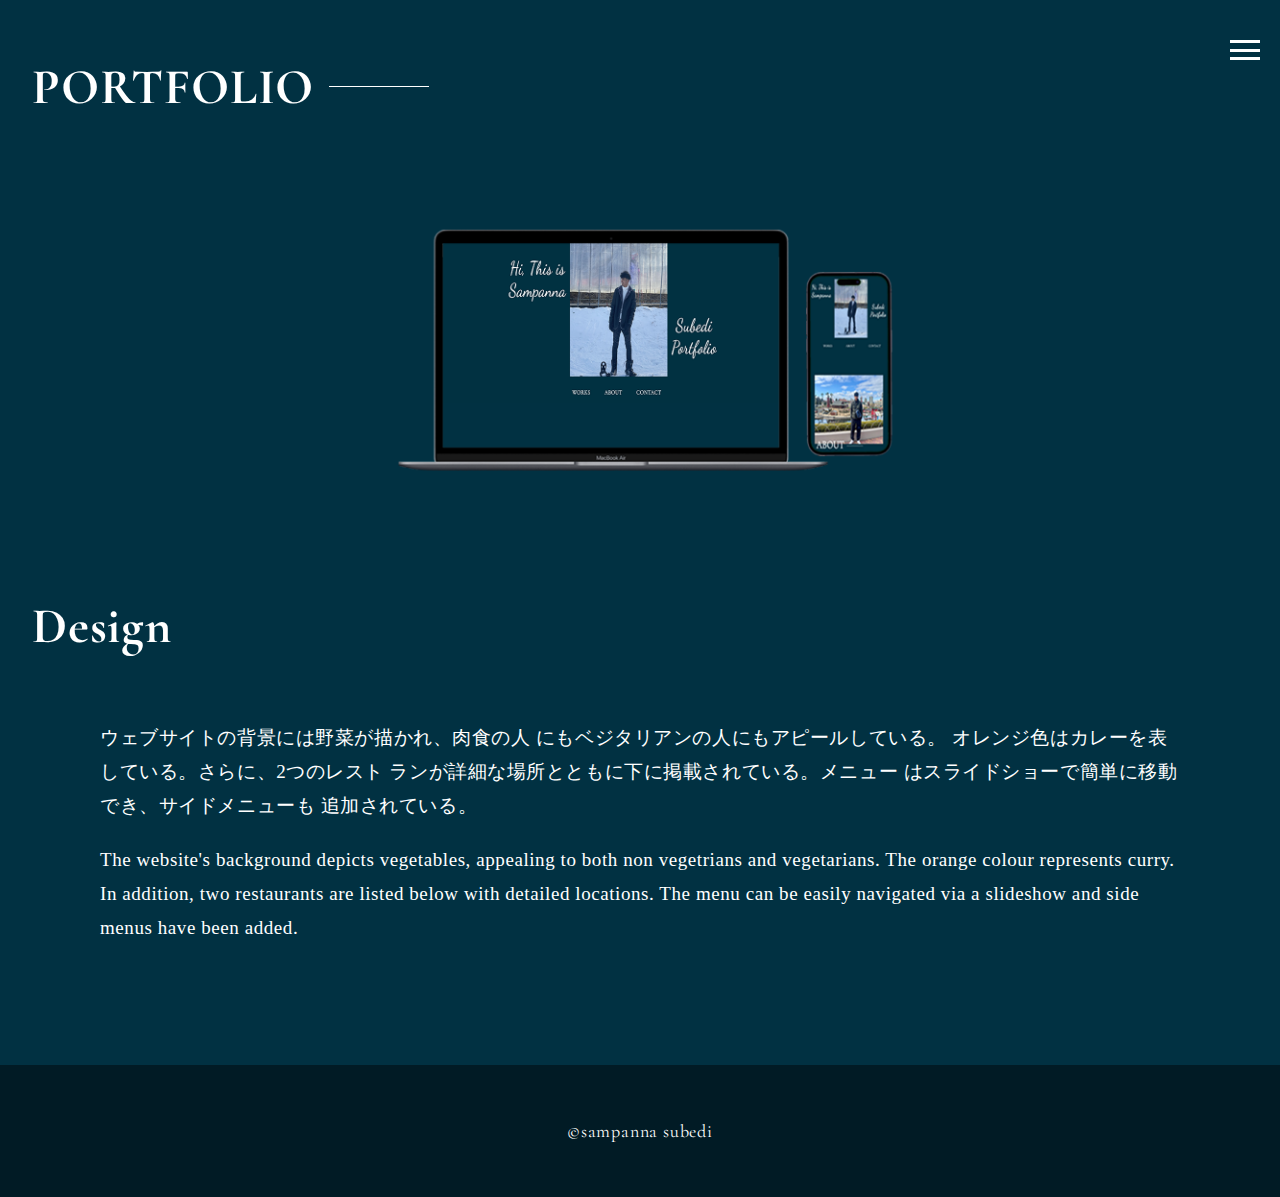
==== portfolio/portfolio.html @ 2d5e3ccf "portfilio" ====
<!DOCTYPE html>
<html lang="ja">

<head>
    <meta charset="UTF-8">
    <meta http-equiv="X-UA-Compatible" content="IE=edge">
    <meta name="viewport" content="width=device-width, initial-scale=1.0">
    <title>Portfolio | Sampanna'sPortfolio</title>
    <link
        href="https://fonts.googleapis.com/css2?family=Amatic+SC&family=Cormorant+Garamond&family=Dancing+Script&display=swap"
        rel="stylesheet">
    <link href="css/style.css" media="all" rel="stylesheet" type="text/css" />
</head>

<body>
    <div class="menu-btn" onclick="toggleMenu()">
        <div class="btn-line"></div>
        <div class="btn-line"></div>
        <div class="btn-line"></div>
    </div>
    <nav class="menu">
        <ul>
            <li><a href="./index.html">HOME</a></li>
            <li><a href="./about.html">ABOUT</a></li>
            <li><a href="./work.html">WORKS</a></li>
        </ul>
    </nav>
    <section class="portfolio">
        <h2 class="works__title">PORTFOLIO</h2>
        <div class="works__flex">
            <div class="works__card">
                <div class="works__box">
                    <img class="img" src="./image/portfolio1.png" alt="">
                </div>
                </a>
            </div>

    </section>
    <section class="abouts">
        <h2 class="about__title">Design</h2>
        <div class="commentbox">
            <p id="commentText" class="comment__text">ウェブサイトの背景には野菜が描かれ、肉食の人 にもベジタリアンの人にもアピールしている。
                オレンジ色はカレーを表している。さらに、2つのレスト ランが詳細な場所とともに下に掲載されている。メニュー
                はスライドショーで簡単に移動でき、サイドメニューも 追加されている。
            </p>

            <p id="commentText" class="comment__text">
                The website's background depicts vegetables, appealing to both non vegetrians and vegetarians.
                The orange colour
                represents curry. In addition, two restaurants are listed below with detailed locations. The
                menu can be easily
                navigated via a slideshow and side menus have been added.
            </p>

        </div>
    </section>
    <footer class="footer">
        <div class="copyright">&copy;sampanna subedi</div>
    </footer>

    </div>
    <script src="https://ajax.googleapis.com/ajax/libs/jquery/3.5.1/jquery.min.js"></script>
    <script type='text/javascript' src="js/script.js"></script>

</body>

</html>
---- portfolio/css/style.css ----
body {
  width: 100%;
  margin: 0;
  font-family: "Cormorant Garamond", "Helvetica Neue", Arial, "Hiragino Kaku Gothic ProN", "Hiragino Sans", Meiryo, sans-serif;
  background-color: #013142;
  font-size: 14px;
  line-height: 1.8;
  letter-spacing: .8px;
  color: #fff;
}

.menu-btn {
  position: fixed;
  top: 40px;
  right: 20px;
  z-index: 9999;
  display: flex;
  flex-direction: column;
  justify-content: space-between;
  width: 30px;
  height: 20px;
  cursor: pointer;
  color: white;
  transition: all 0.3s ease;
}

.menu-btn.active .btn-line:nth-child(1) {
  transform: translateY(8px) rotate(45deg);
}

.menu-btn.active .btn-line:nth-child(2) {
  opacity: 0;
}

.menu-btn.active .btn-line:nth-child(3) {
  transform: translateY(-8px) rotate(-45deg);
}

.menu ul li {
  position: relative;
}

.menu ul li::before,
.menu ul li::after {
  content: '';
  /* Empty content initially */
  position: absolute;
  top: 50%;
  transform: translateY(-50%);
  width: 0;
  height: 0;
  border-style: solid;
  opacity: 0;
  transition: opacity 0.3s ease;
}

.menu ul li:hover::before {
  border-width: 10px 0 10px 10px;
  border-color: transparent transparent transparent #fff;
  /* White arrow pointing to the left */
  left: -20px;
  opacity: 1;
}

.menu ul li:hover::after {
  border-width: 10px 10px 10px 0;
  border-color: transparent #fff transparent transparent;
  /* White arrow pointing to the right */
  right: -20px;
  opacity: 1;
}

.btn-line {
  width: 100%;
  height: 3px;
  background-color: #fff;
  transition: all 0.3s ease;
}

.menu {
  position: fixed;
  top: 0;
  right: -100%;
  /* Initially off the screen */
  width: 100%;
  /* Full width */
  height: 100%;
  /* Full height */
  background-color: rgba(0, 0, 0, 0.5);
  /* Semi-transparent black background */
  backdrop-filter: blur(5px);
  /* Apply blur effect */
  text-align: center;
  display: flex;
  flex-direction: column;
  justify-content: center;
  align-items: center;
  transition: right 0.3s ease;
  /* Slide animation */
  z-index: 9998;
  /* Ensure menu appears above other content */
}

.menu.active {
  right: 0;
  /* Slide in from the right when active */
}

.menu ul {
  list-style: none;
  padding: 0;
  opacity: 0;
  /* Initial opacity for fade-in animation */
  animation: fadeIn 0.3s ease forwards;
  /* Fade-in animation */
}

.menu.active ul {
  opacity: 1;
  /* Fade in when active */
}

.menu li {
  padding: 15px;
  opacity: 0;
  /* Initial opacity for fade-in animation */
  animation: fadeIn 0.3s ease forwards;
  /* Fade-in animation */
}

.menu.active li {
  opacity: 1;
  /* Fade in when active */
}

.menu li a {
  text-decoration: none;
  color: #fff;
  font-size: 30px;
}

@keyframes fadeIn {
  from {
    opacity: 0;
  }

  to {
    opacity: 1;
  }
}

a {
  transition: opacity .3s;
  text-decoration: none;
  color: #333;
}

img {
  max-width: 100%;
  height: auto;
  vertical-align: bottom;
  border-style: none;
}

.img__logo {
  max-width: 30%;
  height: auto;
  border-style: none;
  margin-left: auto;
  margin-right: auto;
  display: block;
}

.img__logo2 {
  max-width: 20%;
  height: auto;
  border-style: none;
  margin-left: auto;
  margin-right: auto;
  display: block;
}

ul,
li {
  list-style: none;
}

.pc-only {
  display: block;
}

.sp-only {
  display: none;
}

.section {
  padding: 100px 0;
}

.inner {
  max-width: 1340px;
  margin: 0 auto;
  padding: 0 40px;
}

.lead {
  margin-bottom: 30px;
}

.header {
  display: flex;
  align-items: center;
  justify-content: center;
  height: 65vh;
  text-align: center;
}

.header-inner {
  padding: 0 40px;
  display: flex;
  align-items: center;
  justify-content: center;
}

.header-title {
  font-family: "Dancing Script", cursive;
  font-size: 72px;
  line-height: 1.2;
  margin-top: -150px;
  color: #fff;
}

.header-image {
  max-width: 30%;
  min-width: 20%;
  margin-right: 20px;
  margin-left: 20px;

}

.header-subtitle {
  font-family: "Dancing Script", cursive;
  font-size: 72px;
  line-height: 1.2;
  margin-bottom: -150px;
  color: #fff;
}

.sub-header {
  display: flex;
  padding: 20px 0 10px;
  text-align: center;
}

.sub-header-inner {
  padding: 0 40px;
}

.sub-header-title {
  font-family: "Dancing Script", cursive;
  font-size: 40px;
  line-height: 1.2;
  margin-bottom: 5px;

}

.sub-header-subtitle {
  font-family: "Amatic SC", cursive;
  font-size: 16px;
  line-height: 1;
  letter-spacing: .08em;
}

.gnav {
  position: sticky;
  top: 0;
  z-index: 1;
  width: 100%;
  background-color: #013142;
}

.gnav1 {
  position: sticky;
  top: 0;
  z-index: 1;
  width: 100%;
}

.gnav-inner {
  padding: 10px 20px;
}

.gnav-list {
  display: flex;
  justify-content: center;
  margin-top: 40px;
}

.gnav-item {
  margin: 0 20px;

}

.gnav-item a {
  position: relative;
  font-size: 24px;
  font-weight: bold;
  line-height: 1;
  padding: 10px 15px;
  transition: .3s;
  letter-spacing: .05em;
  color: #fff;
}

.gnav-item a:hover {
  opacity: .8;
}

.gnav-item a:after {
  content: "";
  position: absolute;
  left: 50%;
  bottom: 0;
  width: 0;
  height: 2px;
  background-color: #fff;
  /* Initial color */
  transition: width 0.3s ease-in-out, left 0.3s ease-in-out, background-color 0.3s ease-in-out;
  /* Added background-color transition */
}

.gnav-item a:hover:after {
  width: 100%;
  left: 0;
  /* New color when hovered over */
}

.about {
  margin-top: 100px;
  margin-bottom: 100px;
}

.about__title {
  font-size: 3.125rem;
  margin-right: 9.375rem;
  align-items: center;
  display: flex;
  justify-content: flex-start;
  max-width: 1300px;
  width: 95%;
  margin-left: auto;
  margin-right: auto;
  margin-bottom: 3.125rem;
  color: #fff;
}

.about__inner {
  max-width: 1200px;
  width: 84.375%;
  margin-left: auto;
  margin-right: auto;
  position: relative;
  /* Add position relative to position the button */
}

.about__flex {
  display: flex;
  flex-wrap: wrap;
  align-items: center;
  justify-content: center;
}

.about__img {
  max-height: 610px;
  margin-bottom: -200px;
  margin-right: 50px;
  width: 500px;
  -o-object-fit: cover;
  object-fit: cover;
}

.about__info {
  margin-top: 120px;
}

.about__title::before {
  top: -50px;
  right: 115px;
  font-family: Optima;
  font-size: 65px;
  color: #fff;
  display: block;
  position: absolute;
  z-index: -1;
}

.about__text {
  letter-spacing: 0.03em;
  font-size: 19px;
  line-height: 1.8;
  margin-top: 30px;
  font-family: "Times New Roman", Times, serif;
}

.about__text span {
  display: inline-block
}

.about__btn {
  display: inline-block;
  font-size: 12px;
  /* Adjust the font size */
  font-family: "Cormorant Garamond", "Helvetica Neue", Arial, "Hiragino Kaku Gothic ProN", "Hiragino Sans", Meiryo, sans-serif;
  padding: 6px 10px;
  /* Adjust padding */
  border: solid 1px #fff;
  color: #fff;
  transition: all 0.3s ease;
  margin-right: 5px;
  /* Adjust margin to make it closer to the h2 */
}

.about__btn:hover {
  background-color: #012330;
  color: #fff;
}

.abouts__flex2 {
  width: 70%;
  margin-left: auto;
  margin-right: auto;
  display: flex;
  flex-wrap: wrap;
  justify-content: space-between;
}

.abouts__img {
  width: 40%;
}

.abouts__profil {
  width: 50%;
}

.abouts__dt {
  font-size: 32px;
  font-weight: bold;
  font-family: "Times New Roman", Times, serif;
}

.abouts__dt::after {
  background-color: #fff;
  content: "";
  height: 1px;
  width: 100px;
  margin-left: 15px;
}

.abouts__dd {
  font-family: "Times New Roman", Times, serif;
  font-size: 1.25rem;
  margin-top: 10px;
}

.abouts__eng {
  font-family: "Cormorant Garamond", "Helvetica Neue", Arial, "Hiragino Kaku Gothic ProN", "Hiragino Sans", Meiryo, sans-serif;
}

.abouts__year {
  font-size: 3.125rem;
  font-weight: bold;
  font-family: "Times New Roman", Times, serif;
}

.abouts__year::after {
  background-color: #fff;
  content: "";
  height: 1px;
  width: 100px;
  margin-left: 15px;
}

.abouts__about {
  font-size: 1.25rem;
  margin-top: 3.125rem;
  padding-top: 3.125rem;
  padding-bottom: 3.125rem;
  border-top: #fff 1px solid;
  border-bottom: #fff 1px solid;
}

.abouts__web {
  font-size: 1.25rem;
  font-family: "Times New Roman", Times, serif;
}

.comment__text {
  letter-spacing: 0.03em;
  font-size: 19px;
  line-height: 1.8;
  margin-top: 20px;
  font-family: "Times New Roman", Times, serif;
}

.commentbox {
  padding: 100px;
  padding-top: 0;
}

.skill {
  width: 100%;
  height: 100vh;
  margin-top: 6.25rem;
  padding-bottom: 150px;
  background-color: #012330;
}

.skill__width {
  width: 60%;
  display: block;
  margin-left: auto;
  margin-right: auto;
}

.skill__title {
  font-size: 3.125rem;
  margin-right: 9.375rem;
  align-items: center;
  max-width: 1300px;
  width: 95%;
  margin-left: auto;
  margin-right: auto;
  margin-bottom: 3.125rem;
  text-align: center;
}

.skill__flex {
  display: flex;
  flex-wrap: wrap;
  justify-content: space-between;
  align-items: center;
}

.skill__card {
  width: 40%;
  text-align: center;
}

.skill__dt {
  font-size: 1.875rem;
  margin-bottom: 1.875rem;
}

.skill__dd {
  font-size: 1.25rem;
  padding-bottom: 1.25rem;
  margin-bottom: 3.125rem;
  border-bottom: 1px solid #fff;
  width: 70%;
  display: block;
  margin-right: auto;
  margin-left: auto;
}

.works {
  width: 100%;
  padding-top: 2em;
  padding-bottom: 5em;
  background-color: #012330;
}

.works__title {
  font-size: 3.125rem;
  margin-right: 9.375rem;
  align-items: center;
  display: flex;
  justify-content: flex-start;
  max-width: 1300px;
  width: 95%;
  margin-left: auto;
  margin-right: auto;
  color: #fff;
}

.works__title::after {
  background-color: #fff;
  height: 1px;
  width: 100px;
  content: "";
  margin-left: 15px;
}

.works__flex {
  display: flex;
  flex-wrap: wrap;
  justify-content: center;
  max-width: 1300px;
  margin: 0 auto;
}

.works__card {
  width: 45%;
  margin-bottom: 1.875rem;
  align-items: center;
}

.works__box {
  overflow: hidden;
  align-items: center;
}

.works__img {
  width: 75%;
  height: 275px;
  display: block;
  transition: transform 1s;
  align-items: center;
}

.works__img:hover {
  transform: scale(1.2);
}

.works__about {
  color: #fff;
}

.works__sub {
  font-size: 1.25rem;
  margin-top: 1.875rem;
  color: #fff;
}

.works__text {
  font-size: 0.9375rem;
  color: #fff;
}

.works__item {
  display: flex;
  justify-content: center;
  align-items: center;
  font-size: 50px;
  font-weight: bold;
  color: #fff;
  background-color: #013142;
  text-align: center;
}

.work__btn {
  display: inline-block;
  font-size: 25px;
  font-family: "Cormorant Garamond", "Helvetica Neue", Arial, "Hiragino Kaku Gothic ProN", "Hiragino Sans", Meiryo, sans-serif;
  margin-top: 60px;
  padding: 0 54px 6px 44px;
  border: solid 1px #fff;
  color: #fff;
  transition: all 0.3s ease;
}

.work__btn:hover {
  background-color: #013142;
  color: #fff;
}

.contact {
  padding-top: 3.75rem;
  padding-bottom: 12.5rem;
}

.contact__title::after {
  content: "";
  height: 1px;
  width: 100px;
  margin-left: 15px;
}

.contact__text {
  text-align: center;
  font-size: 2.5rem;
  font-family: "Times New Roman",
    Times,
    serif;
}

.contact__link {
  font-family: "Times New Roman",
    Times,
    serif;
  text-align: center;
  font-size: 1.25rem;
  padding-top: 0.3125rem;
  padding-bottom: 0.3125rem;
  border: #fff 1px solid;
  width: 20%;
  display: block;
  margin-left: auto;
  margin-right: auto;
  margin-top: 6.25rem;
  color: #fff;
  transition: background-color 0.3s;
}

.contact__link:hover {
  background-color: #012330;
}

.footer {
  padding: 50px;
  background-color: #011b25;
}

.copyright {
  font-size: 18px;
  text-align: center;
  color: #fff;
}

.logo {
  width: 20%;
  height: auto;
  vertical-align: bottom;
  border-style: none;
}

@media screen and (max-width: 768px) {
  body {
    font-size: 13px;
    line-height: 1.7;
  }


  .title {
    font-size: 26px;
    margin-bottom: 20px;
  }

  .section {
    padding: 60px 0;
  }

  .inner {
    padding: 0 20px;
  }


  .header {
    height: 300px;
  }

  .header-inner {
    padding: 0 20px;
  }

  .header-title {
    font-size: 30px;
    margin-bottom: 10px;
  }

  .header-subtitle {
    font-size: 30px;
    margin-bottom: 10px;

  }

  .header-image {
    max-width: 50%;
    min-width: 20%;
    margin-right: 20px;
    border: #000000 2em;

  }

  .gnav-item {
    margin: auto;

  }

  .gnav-inner {
    padding: 10px 10px;
  }

  .gnav-list {
    display: flex;
    justify-content: center;
    margin-top: 2px;
  }

  .gnav-item a {
    margin-top: 2px;
    font-size: 15px;
    text-align: center;
  }

  /* Works */
  .works__title {
    font-size: 26px;
    margin-bottom: 10px;
  }

  .about__title {
    font-size: 26px;
    margin-bottom: 10px;
  }

  .works__flex {
    flex-direction: column;
    /* Stack items vertically on smaller screens */
    align-items: center;
    /* Center align items */
    justify-content: center;
  }

  .works__card {
    align-items: center;
  }

  .works__card {
    width: 75%;
    align-items: center;
    /* Adjust width for full width on smaller screens */
  }

  .works__title::after {
    margin-top: 10px;
    /* Adjust spacing for smaller screens */
  }

  .works__img {
    width: 100%;
    height: 200px;
  }

  .contact__title::after {
    background-color: #000;
    /* 横線の色 */
    content: "";
    height: 1px;
    /* 横線の高さ */
    width: 50px;
    /* 横線の長さ */
    margin-left: 15px;
  }

  .contact__text {
    font-size: 1.25rem;

  }

  .contact__link {
    width: 40%;
    font-size: 0.9375rem;
    margin-top: 3.125rem;
  }

  /* About */
  .profile {
    display: block;
  }

  .profile-img {
    width: 150px;
    margin: 0 auto;
    margin-bottom: 25px;
  }

  .profile-body p:not(:last-child) {
    margin-bottom: 20px;
  }

  .abouts__title {

    font-size: 1.875rem;
  }

  .abouts__title::after {
    /* 横線の色 */
    content: "";
    height: 1px;
    /* 横線の高さ */
    width: 50px;
    /* 横線の長さ */
    margin-left: 15px;
  }

  .abouts__flex2 {
    width: 90%;
  }

  .abouts__year {
    text-align: center;
  }

  .abouts__flex {
    display: block;
    margin-left: auto;
    margin-right: auto;
  }

  .abouts__card {
    width: 100%;
  }

  .abouts__about {
    margin-top: 1.25rem;
    margin-bottom: 3.125rem;
    height: 200px;
  }

  .about__info {
    margin-top: px;
  }

  .abouts__item {
    height: auto;
  }

  .abouts__img {
    width: 100%;
  }

  .abouts__dt {
    font-size: 18px;
  }

  .abouts__eng {
    font-size: 18px;
  }

  .abouts__dd {
    font-size: 0.9375rem;
  }

  .abouts__web {
    font-size: 0.9375rem;
  }

  .about__text1 {
    font-size: 0.9375rem;
  }

  .commentbox {
    padding: 30px;
  }

  .skill {
    height: auto;
  }

  .skill__title {
    font-size: 1.875rem;
  }

  .skill__width {
    width: 80%;
  }

  .skill__dt {
    font-size: 1.25rem;
  }


  /* フッター */
  .footer {
    padding: 20px;
  }

  .img__logo {
    max-width: 50%;
    height: auto;
    border-style: none;
    margin-left: auto;
    margin-right: auto;
    display: block;
  }
}
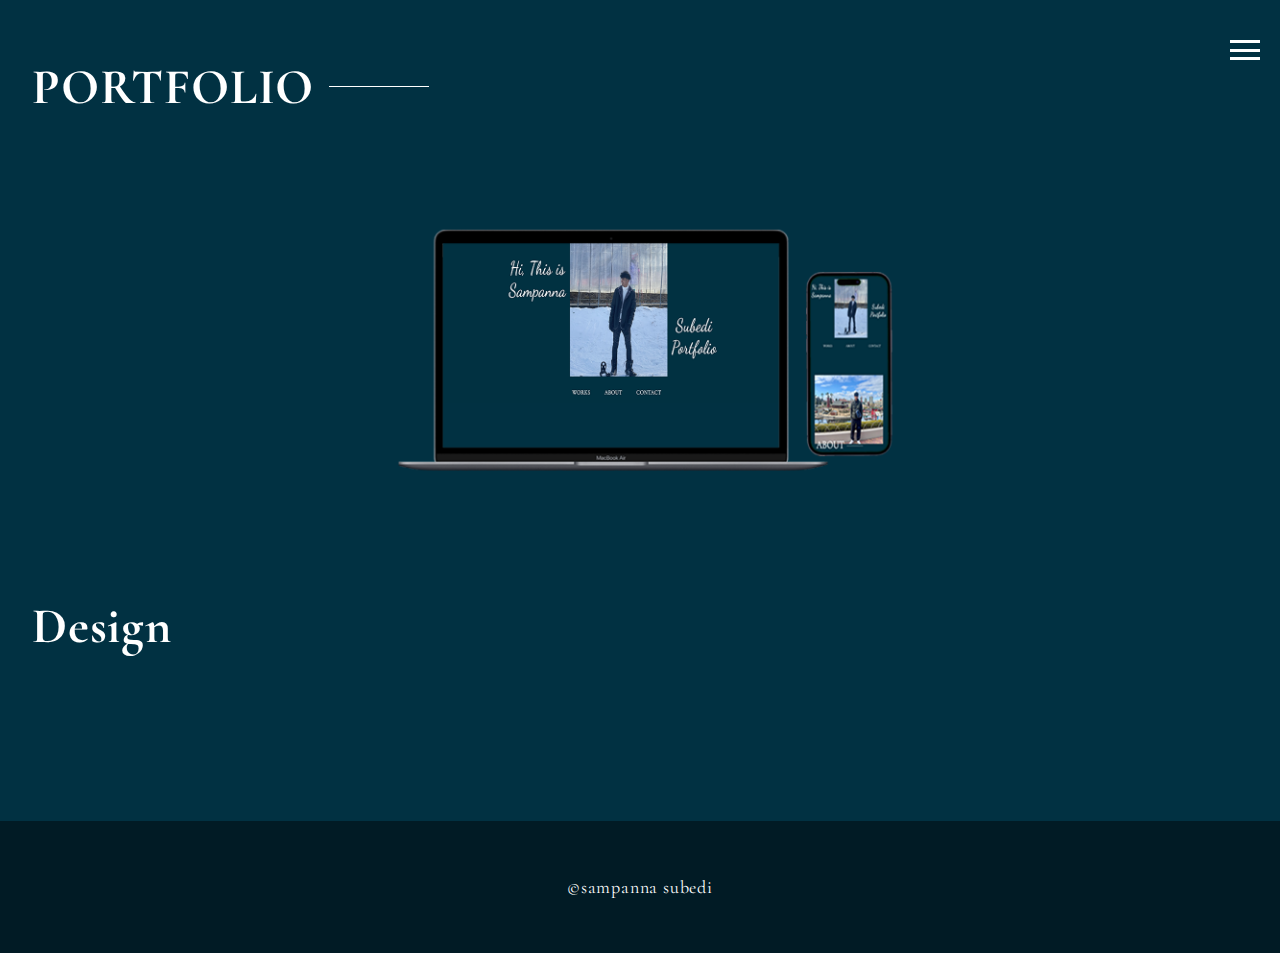
==== commit f46120e3: "upgrade" ====
--- a/portfolio/portfolio.html
+++ b/portfolio/portfolio.html
@@ -39,17 +39,11 @@
     <section class="abouts">
         <h2 class="about__title">Design</h2>
         <div class="commentbox">
-            <p id="commentText" class="comment__text">ウェブサイトの背景には野菜が描かれ、肉食の人 にもベジタリアンの人にもアピールしている。
-                オレンジ色はカレーを表している。さらに、2つのレスト ランが詳細な場所とともに下に掲載されている。メニュー
-                はスライドショーで簡単に移動でき、サイドメニューも 追加されている。
+            <p id="commentText" class="comment__text">
             </p>
 
             <p id="commentText" class="comment__text">
-                The website's background depicts vegetables, appealing to both non vegetrians and vegetarians.
-                The orange colour
-                represents curry. In addition, two restaurants are listed below with detailed locations. The
-                menu can be easily
-                navigated via a slideshow and side menus have been added.
+
             </p>
 
         </div>
